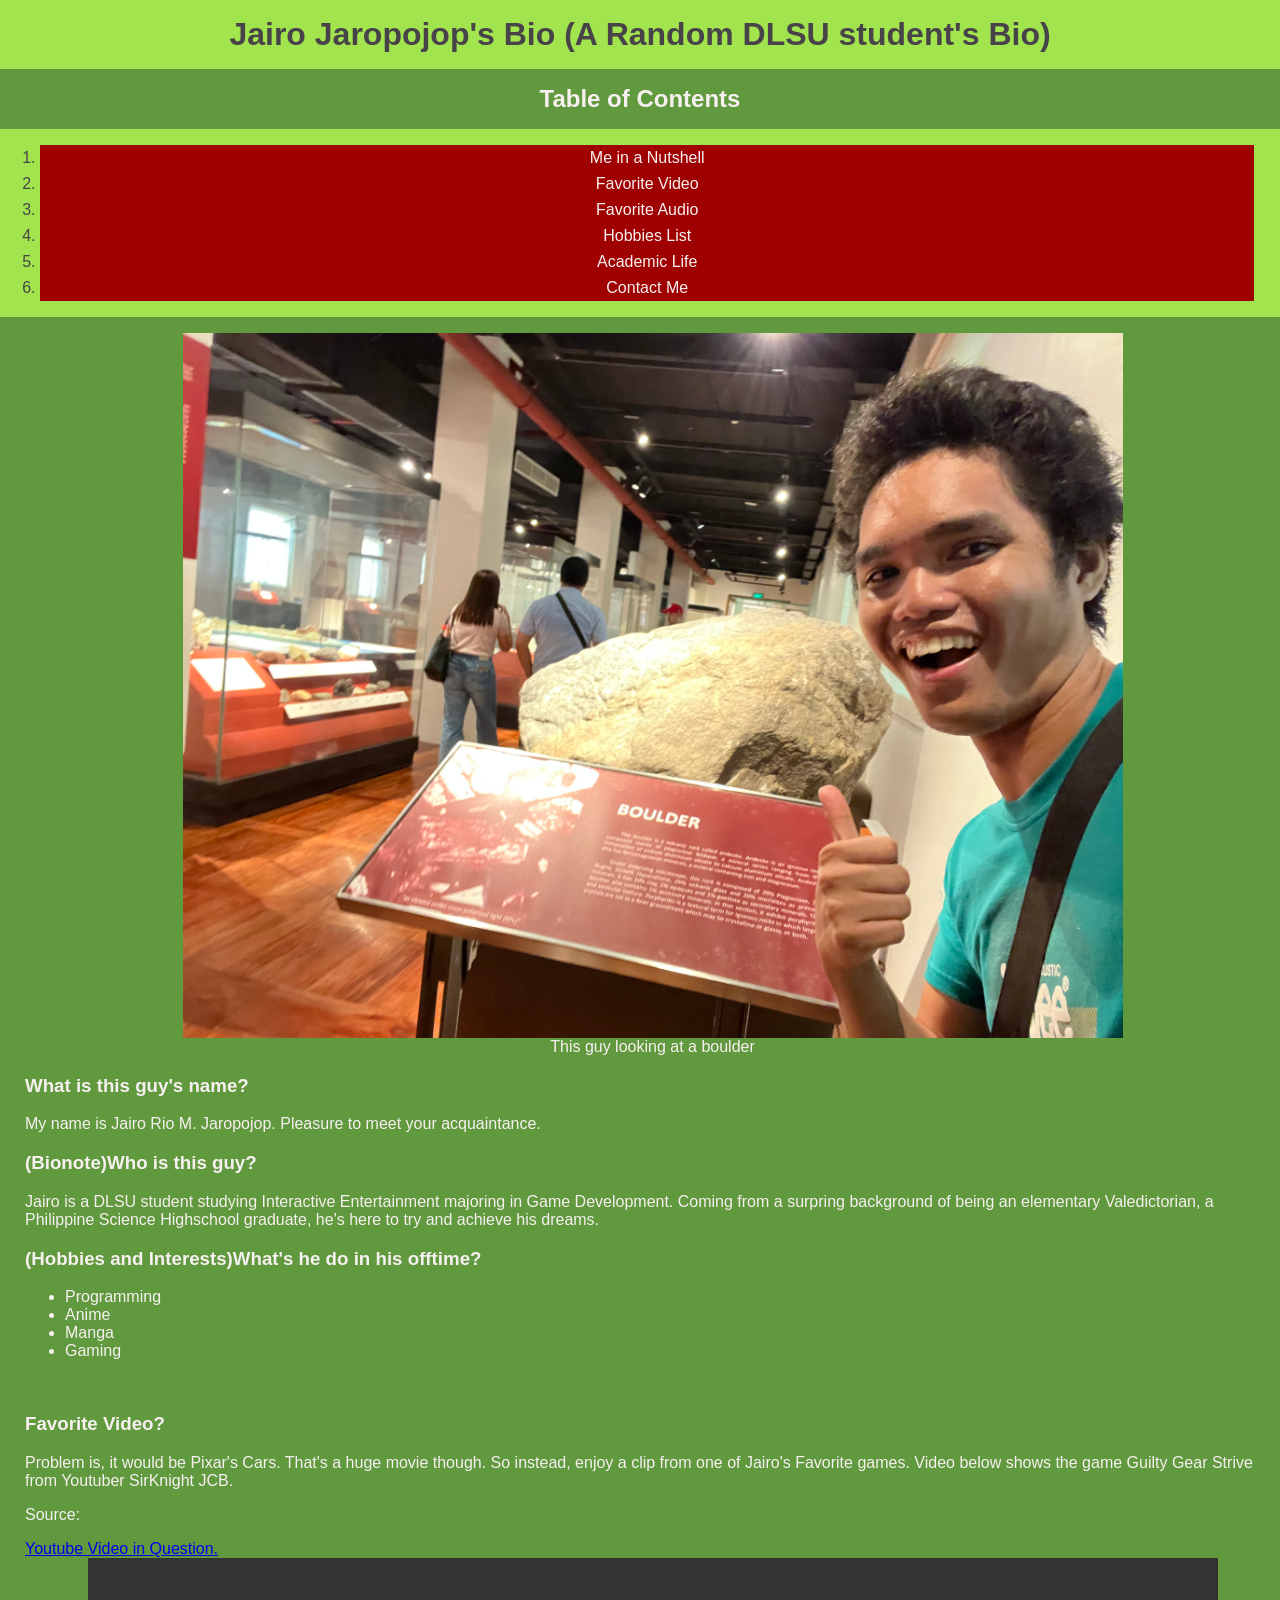
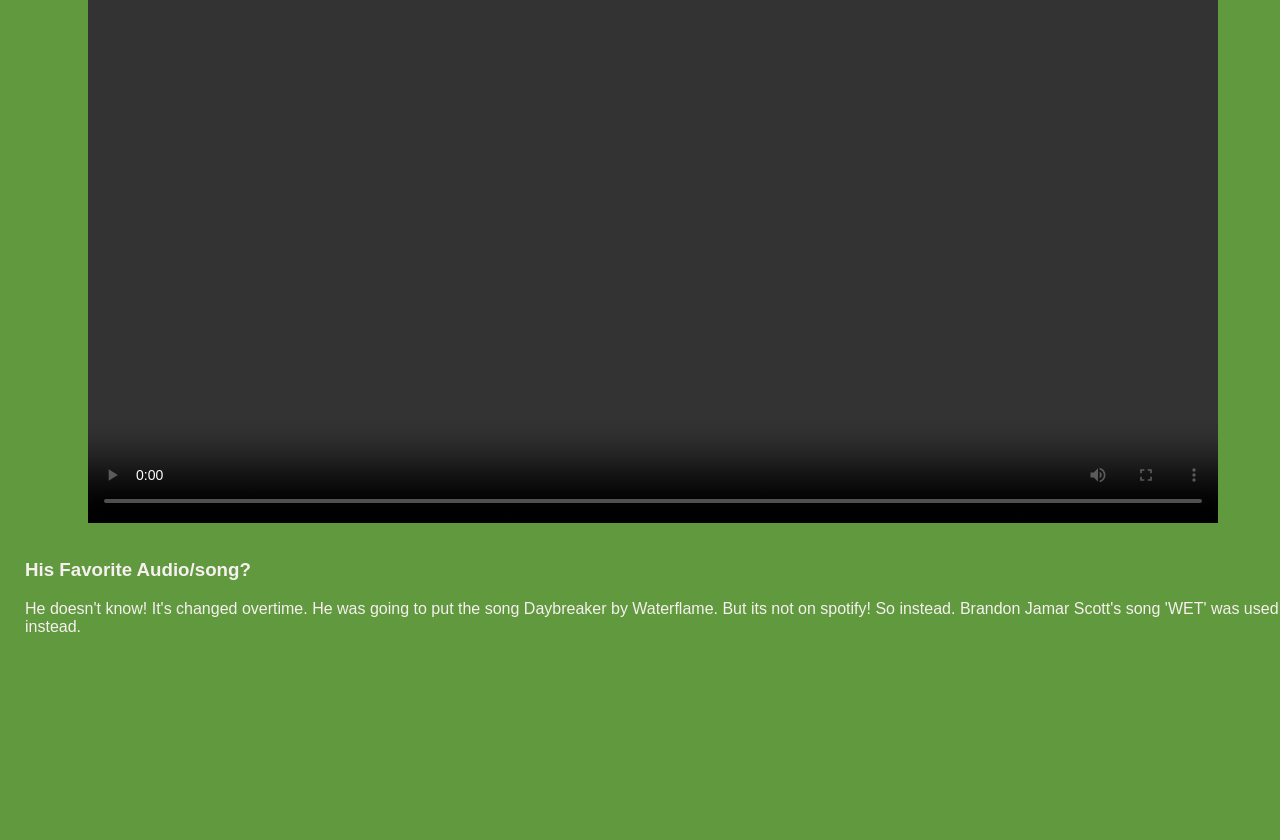
==== index.html @ 2de238b0 "trying to fix" ====
<!DOCTYPE html>
<html>
<head>
    <meta name="author" content="Jairo Jaropojop">
    <title>Double J's Bio</title>
    <link rel="stylesheet" href="MiniChallengeBio.css">
  
</head>
<body>
<header>
    <h1>Jairo Jaropojop's Bio (A Random DLSU student's Bio)</h1>
    <nav>
        <h1>Table of Contents</h1>
        <ol>
            <li><a href="#meInANutshell">Me in a Nutshell</a></li>
            <li><a href="#favVid">Favorite Video</a></li>
            <li><a href="#favAudio">Favorite Audio</a></li>
            <li><a href="#hobbyList">Hobbies List</a></li>
            <li><a href="AcadLife.html">Academic Life</a></li>
            <li><a href="ContactMe.html">Contact Me</a></li>
        </ol>
        
        
        
    </nav>
</header>
<section id="meInANutshell">

    <figure>
        <img src="MyFace.jpg" alt="This random dude's face" >
        <figcaption>This guy looking at a boulder</figcaption>
    </figure>
    <h3>What is this guy's name?</h3>
    <p> My name is Jairo Rio M. Jaropojop. Pleasure to meet your acquaintance.</p>


    <h3>(Bionote)Who is this guy?</h3>
    <p>Jairo is a DLSU student studying Interactive Entertainment majoring in Game Development. 
    Coming from a surpring background of being an elementary Valedictorian, a Philippine Science 
    Highschool graduate, he's here to try and achieve his dreams.</p>
    


    <h3 id="hobbyList">(Hobbies and Interests)What's he do in his offtime?</h3>
    <ul>
        <li>Programming</li>
        <li>Anime</li>
        <li>Manga</li>
        <li>Gaming</li>
    </ul>
    

    


</section>   
<br>
<section id="favVid">
    <h3>Favorite Video?</h3>
    <p>Problem is, it would be Pixar's Cars. That's a huge movie though. So instead, enjoy a clip from 
        one of Jairo's Favorite games. Video below shows the game Guilty Gear Strive from 
        Youtuber SirKnight JCB.</p>
    
    <p>Source: </p>
    <a href="https://www.youtube.com/watch?v=ee4MzhmLzog">Youtube Video in Question.</a>
    <br>
    <video 
    controls class="gameVid">
        <source src="PotFlying.mp4" type="video/mp4">

    </video>
</section>
<br>
<section id="favAudio">
    
    <h3>His Favorite Audio/song?</h3>
    <p>He doesn't know! It's changed overtime. He was going to put the song Daybreaker by Waterflame.
       But its not on spotify! So instead. Brandon Jamar Scott's song 'WET' was used instead.
    </p>
    <iframe style="border-radius:12px"
    src="https://open.spotify.com/embed/track/1nS5ijcka2JwfZFvHcwwkV"
    width="98%"
    frameborder="0"
    allowfullscreen></iframe>

</section>

<br>
<br>

</body>
</html>
---- MiniChallengeBio.css ----
body{
    margin: 0;
    font-family: Helvetica;
    color: #F7F0F0;
    background-color: #60993E;
}
* {
  box-sizing: border-box;
}

header{
    background-color: #A1E44D;
    width: 100%;
    position: sticky;
    

    

    box-sizing: border-box;
    color: #484349;

    display: flex;
    flex-direction: column;
  
    
}



nav a {
    display: flex;           
    align-items: stretch;  
    justify-content: center;

    padding: 4px;          
    margin: 0;   
    margin-right: 2vw;           
    text-decoration: none;
    color: #F7F0F0;

    background-color: #9f0000;

}

img{
    box-sizing:border-box;
    max-width: 80%;
    height:auto;
}

figure{
    display: flex;
    flex-direction: column;
    align-items: center;
}

header h1 {
    display:flex;
    justify-content: center;

    

    margin: 0;
    padding: 16px; 
    
}

header > nav > h1{
   background-color: #60993E;
   color: #F7F0F0;
}

nav a:hover{
    background-color: #ACDDE7;
    color:#484349;
}
section{
    box-sizing:border-box;
    padding-left: 25px;

}

.gameVid{

    display:flex;
    height:auto;
    width:90%;
    margin: 0 auto;

}




iframe {
  display: block;
  height: 152px;
} 

#tellHim{
    display: flex;
    flex-direction: column;
    align-items:center;
}
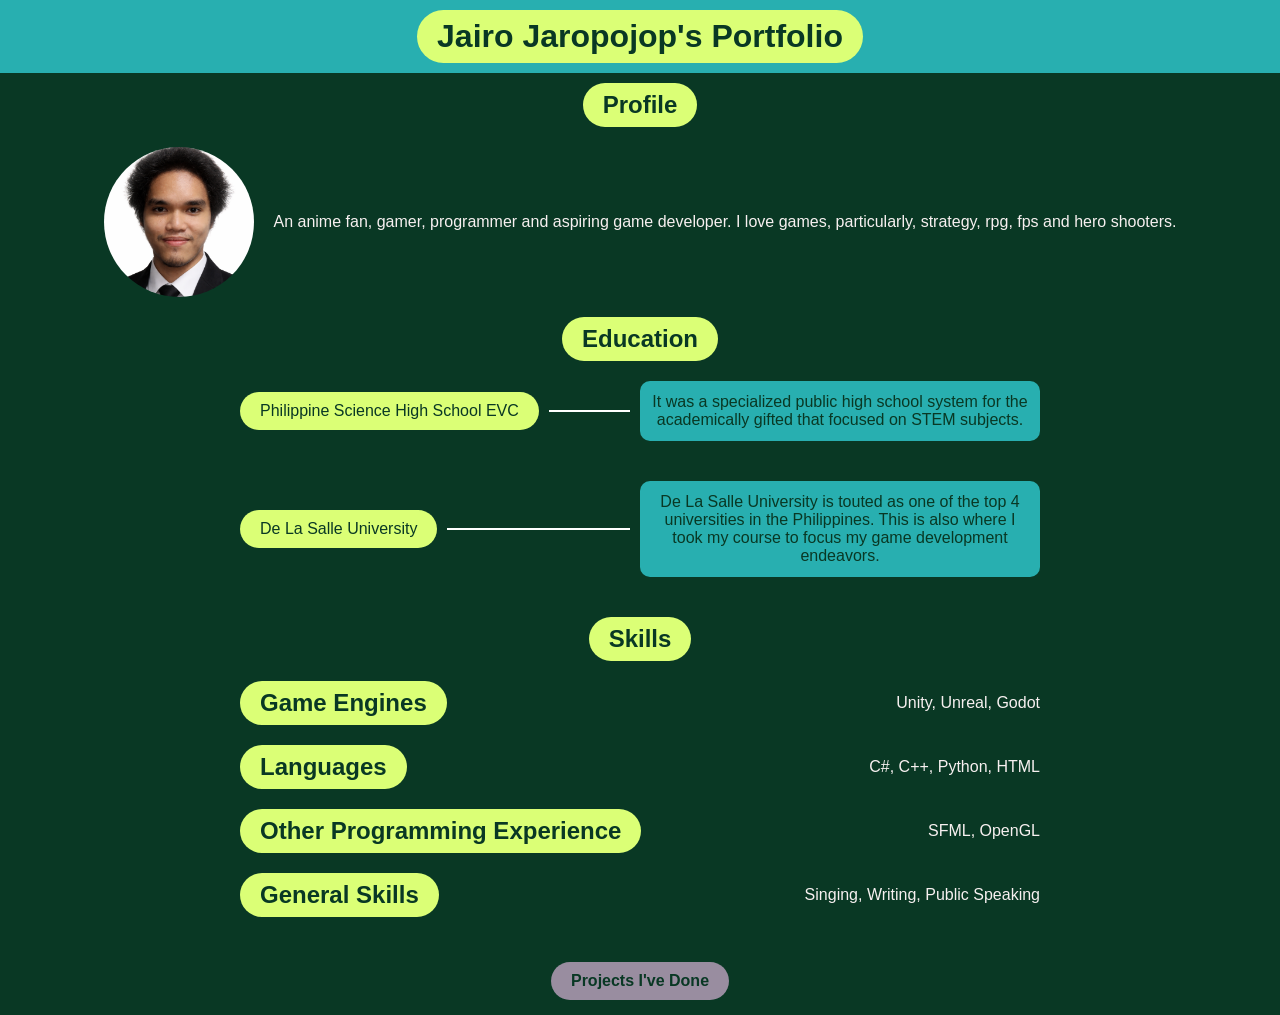
==== commit 92e615a5: "Updated Portfolio" ====
--- a/index.html
+++ b/index.html
@@ -8,85 +8,73 @@
 </head>
 <body>
 <header>
-    <h1>Jairo Jaropojop's Bio (A Random DLSU student's Bio)</h1>
-    <nav>
-        <h1>Table of Contents</h1>
-        <ol>
-            <li><a href="#meInANutshell">Me in a Nutshell</a></li>
-            <li><a href="#favVid">Favorite Video</a></li>
-            <li><a href="#favAudio">Favorite Audio</a></li>
-            <li><a href="#hobbyList">Hobbies List</a></li>
-            <li><a href="AcadLife.html">Academic Life</a></li>
-            <li><a href="ContactMe.html">Contact Me</a></li>
-        </ol>
-        
-        
-        
-    </nav>
+    <h1>Jairo Jaropojop's Portfolio</h1>
 </header>
-<section id="meInANutshell">
+<section id="Profile">
 
-    <figure>
-        <img src="MyFace.jpg" alt="This random dude's face" >
-        <figcaption>This guy looking at a boulder</figcaption>
-    </figure>
-    <h3>What is this guy's name?</h3>
-    <p> My name is Jairo Rio M. Jaropojop. Pleasure to meet your acquaintance.</p>
+    <h1>Profile</h1>
+    <div class="profile-content">
 
-
-    <h3>(Bionote)Who is this guy?</h3>
-    <p>Jairo is a DLSU student studying Interactive Entertainment majoring in Game Development. 
-    Coming from a surpring background of being an elementary Valedictorian, a Philippine Science 
-    Highschool graduate, he's here to try and achieve his dreams.</p>
+    <img src="MyFace.png" class="profile-img">
+    <p>An anime fan, gamer, programmer and aspiring game developer. I love games, particularly, strategy, rpg, fps and hero shooters. </p>
     
-
-
-    <h3 id="hobbyList">(Hobbies and Interests)What's he do in his offtime?</h3>
-    <ul>
-        <li>Programming</li>
-        <li>Anime</li>
-        <li>Manga</li>
-        <li>Gaming</li>
-    </ul>
-    
+    </div>
 
     
 
 
 </section>   
-<br>
-<section id="favVid">
-    <h3>Favorite Video?</h3>
-    <p>Problem is, it would be Pixar's Cars. That's a huge movie though. So instead, enjoy a clip from 
-        one of Jairo's Favorite games. Video below shows the game Guilty Gear Strive from 
-        Youtuber SirKnight JCB.</p>
-    
-    <p>Source: </p>
-    <a href="https://www.youtube.com/watch?v=ee4MzhmLzog">Youtube Video in Question.</a>
-    <br>
-    <video 
-    controls class="gameVid">
-        <source src="PotFlying.mp4" type="video/mp4">
+<section id="Education">
 
-    </video>
-</section>
-<br>
-<section id="favAudio">
-    
-    <h3>His Favorite Audio/song?</h3>
-    <p>He doesn't know! It's changed overtime. He was going to put the song Daybreaker by Waterflame.
-       But its not on spotify! So instead. Brandon Jamar Scott's song 'WET' was used instead.
-    </p>
-    <iframe style="border-radius:12px"
-    src="https://open.spotify.com/embed/track/1nS5ijcka2JwfZFvHcwwkV"
-    width="98%"
-    frameborder="0"
-    allowfullscreen></iframe>
+    <h1>Education</h1>
+    <div class="education-content">
+        <div class="education-item">
+            <div class="school">Philippine Science High School EVC</div>
+            <div class="line"></div> 
+            <div class="desc">
+                It was a specialized public high school system for the academically gifted that focused on STEM subjects.
+            </div>
+        </div>
+
+        <div class="education-item">
+            <div class="school">De La Salle University</div>
+            <div class="line"></div> 
+            <div class="desc">
+                De La Salle University is touted as one of the top 4 universities in the Philippines. This is also where I took my course to focus my game development endeavors.
+            </div>
+        </div>
+    </div>
 
 </section>
 
-<br>
-<br>
+<section id="Skills">
+   <h1>Skills</h1>
+  <div class="skill-item">
+    <h1>Game Engines</h1>
+    <p>Unity, Unreal, Godot</p>
+  </div>
+
+  <div class="skill-item">
+    <h1>Languages</h1>
+    <p>C#, C++, Python, HTML</p>
+  </div>
+
+  <div class="skill-item">
+    <h1>Other Programming Experience</h1>
+    <p>SFML, OpenGL</p>
+  </div>
+
+  <div class="skill-item">
+    <h1>General Skills</h1>
+    <p>Singing, Writing, Public Speaking</p>
+  </div>
+</section>
+
+<div class="Projects-Button">
+    <a href="index.html">Projects I've Done</a>
+</div>
+
+
 
 </body>
 </html>
--- a/MiniChallengeBio.css
+++ b/MiniChallengeBio.css
@@ -3,103 +3,145 @@
     margin: 0;
     font-family: Helvetica;
     color: #F7F0F0;
-    background-color: #60993E;
+    background-color: #093824;
 }
 * {
   box-sizing: border-box;
 }
 
 header{
-    background-color: #A1E44D;
-    width: 100%;
-    position: sticky;
-    
-
-    
-
-    box-sizing: border-box;
-    color: #484349;
-
-    display: flex;
-    flex-direction: column;
-  
-    
+    padding: 10px;
+    background-color:#28AFB0 ;
+    text-align:center;
 }
 
+h1 {
+  margin:0px;
+  display: inline-block;          
+  background-color: #DBFF76;      
+  color: #093824;                 
 
-
-nav a {
-    display: flex;           
-    align-items: stretch;  
-    justify-content: center;
-
-    padding: 4px;          
-    margin: 0;   
-    margin-right: 2vw;           
-    text-decoration: none;
-    color: #F7F0F0;
-
-    background-color: #9f0000;
-
+  padding: 8px 20px;              
+  border-radius: 999px;           
 }
 
-img{
-    box-sizing:border-box;
-    max-width: 80%;
-    height:auto;
+#Profile{
+    text-align: center;
+    padding: 10px;
 }
 
-figure{
-    display: flex;
-    flex-direction: column;
-    align-items: center;
+#Education{
+    text-align: center;
+    padding: 10px;
 }
 
-header h1 {
-    display:flex;
-    justify-content: center;
-
-    
-
-    margin: 0;
-    padding: 16px; 
-    
+.profile-img {
+  width: 150px;        
+  height: 150px;       
+  border-radius: 50%;  
+  object-fit: cover;   
 }
 
-header > nav > h1{
-   background-color: #60993E;
-   color: #F7F0F0;
+.profile-content {
+  display: flex;
+  align-items: center;     
+  justify-content: center; 
+  gap: 20px;               
+  margin-top: 20px;
 }
 
-nav a:hover{
-    background-color: #ACDDE7;
-    color:#484349;
-}
-section{
-    box-sizing:border-box;
-    padding-left: 25px;
-
+.education-item {
+  display: flex;
+  align-items: center;           
+  justify-content: space-between; 
+  width: 100%;                    
+  max-width: 800px;               
+  margin: 20px 0;                 
 }
 
-.gameVid{
+.school {
+  background-color: #DBFF76; 
+  color: #093824;
 
-    display:flex;
-    height:auto;
-    width:90%;
-    margin: 0 auto;
+  padding: 10px 20px;
+  border-radius: 999px;
 
+  white-space: nowrap;
 }
 
+.line {
+  flex-grow: 1;                   
+  height: 2px;
+  background-color: white;
+  margin: 0 10px;                 
+}
 
+.education-content {
+  display: flex;
+  flex-direction: column;   
+  align-items: center;     
+  
+}
 
+.school {
+  padding: 10px 20px;
+  border-radius: 999px;
+  white-space: nowrap;
+}
 
-iframe {
-  display: block;
-  height: 152px;
-} 
+.desc {
+  background-color: #28AFB0;
+  color: #093824;
+  padding: 12px;
+  border-radius: 10px;
+  max-width: 400px;  
+}
 
-#tellHim{
-    display: flex;
-    flex-direction: column;
-    align-items:center;
+#Skills{
+    text-align: center;
+    padding: 10px;
 }
+
+.skill-item {
+  display: flex;
+  justify-content: space-between; 
+  align-items: center;
+
+  max-width: 800px;
+  margin: 20px auto; 
+}
+
+.skill-item h1 {
+  margin: 0;
+}
+
+.skill-item p {
+  margin: 0;
+  text-align: right;
+  max-width: 400px;
+}
+
+.Projects-Button a {
+  display: inline-block;          
+  background-color: #998DA0;      
+  color: #093824;               
+
+  padding: 10px 20px;
+  border-radius: 999px;          
+  text-decoration: none;         
+  font-weight: bold;
+
+  transition: all 0.3s ease;      
+}
+
+.Projects-Button a:hover {
+  background-color: #28AFB0;    
+  color: #093824;
+
+  transform: scale(1.05);        
+}
+
+.Projects-Button{
+    text-align:center;
+    margin: 15px;
+}
